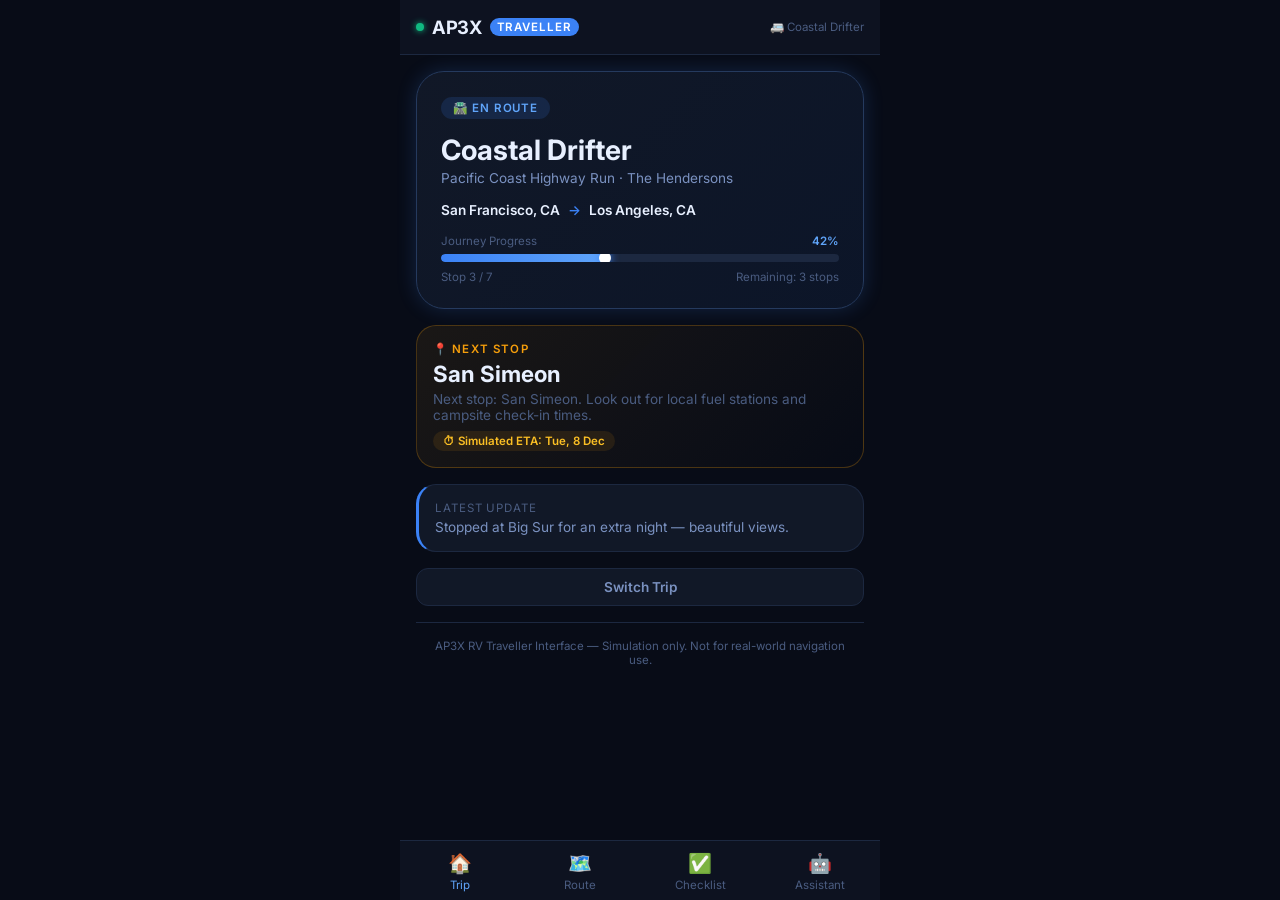
==== ap3x-pwa/index.html @ 2c91b9ad "🚌 AP3X Motorhome & RV Intelligent Travel Management Simulation OS - AP3X Command OS: full fleet mana" ====
<!DOCTYPE html>
<html lang="en">
<head>
  <meta charset="UTF-8" />
  <meta name="viewport" content="width=device-width, initial-scale=1.0, viewport-fit=cover" />
  <meta name="description" content="AP3X RV Traveller & Driver Interface — Mobile travel companion" />
  <meta name="theme-color" content="#080c17" />
  <meta name="apple-mobile-web-app-capable" content="yes" />
  <meta name="apple-mobile-web-app-status-bar-style" content="black-translucent" />
  <meta name="apple-mobile-web-app-title" content="AP3X Traveller" />

  <link rel="preconnect" href="https://fonts.googleapis.com" />
  <link rel="preconnect" href="https://fonts.gstatic.com" crossorigin />
  <link href="https://fonts.googleapis.com/css2?family=Inter:wght@400;500;600;700&display=swap" rel="stylesheet" />

  <link rel="stylesheet" href="ui/traveller.css" />
  <link rel="manifest" href="pwa/manifest.json" />

  <!-- SIMULATION ONLY — not for real-world navigation -->

  <title>AP3X — RV Traveller Interface</title>
</head>
<body>
  <div id="ap3x-traveller-root"></div>

  <script type="module">
    import { mountTraveller } from "./ui/traveller.js";

    const root = document.getElementById("ap3x-traveller-root");
    mountTraveller(root);

    if ("serviceWorker" in navigator) {
      navigator.serviceWorker
        .register("/ap3x-pwa/pwa/sw.js", { scope: "/ap3x-pwa/" })
        .then(() => console.log("[AP3X PWA] Service worker registered"))
        .catch(err => console.warn("[AP3X PWA] SW failed:", err));
    }

    const params = new URLSearchParams(window.location.search);
    const view = params.get("view");
    if (view) {
      import("./ui/traveller.js").then(({ navigate }) => navigate(view));
    }
  </script>
</body>
</html>
---- ap3x-pwa/ui/traveller.css ----
/* AP3X RV Traveller & Driver Interface — Mobile-first PWA Stylesheet
   Clean, readable, low cognitive load travel companion
   ─────────────────────────────────────────────────────── */

:root {
  --bg-base:       #080c17;
  --bg-surface:    #0d1220;
  --bg-card:       #111827;
  --bg-card-hover: #161f30;
  --border:        #1c2840;
  --border-glow:   #253a5e;
  --border-focus:  #3b82f6;

  --text-primary:   #e8f0ff;
  --text-secondary: #7a91c0;
  --text-muted:     #4a5c80;

  --accent-blue:    #3b82f6;
  --accent-blue-2:  #60a5fa;
  --accent-amber:   #f59e0b;
  --accent-amber-2: #fbbf24;
  --accent-green:   #10b981;
  --accent-red:     #ef4444;
  --accent-purple:  #8b5cf6;

  --status-en_route:   #3b82f6;
  --status-at_stop:    #f59e0b;
  --status-scheduled:  #8b5cf6;
  --status-completed:  #10b981;
  --status-delayed:    #f97316;

  --sp-xs:  4px;
  --sp-sm:  8px;
  --sp-md:  16px;
  --sp-lg:  24px;
  --sp-xl:  36px;

  --r-sm:  6px; --r-md: 12px; --r-lg: 20px; --r-xl: 28px; --r-pill: 999px;

  --font:  "Inter", system-ui, sans-serif;

  --t-xs:   0.72rem;
  --t-sm:   0.85rem;
  --t-base: 1rem;
  --t-lg:   1.15rem;
  --t-xl:   1.4rem;
  --t-2xl:  1.75rem;

  --tr:     0.15s ease;
  --sh-md:  0 4px 16px rgba(0,0,0,0.5);
  --sh-blue: 0 0 20px rgba(59,130,246,0.2);
  --sh-amber: 0 0 20px rgba(245,158,11,0.2);
}

*, *::before, *::after { box-sizing: border-box; margin: 0; padding: 0; }
html { font-size: 16px; }
body {
  font-family: var(--font);
  background: var(--bg-base);
  color: var(--text-primary);
  min-height: 100vh;
  max-width: 480px;
  margin: 0 auto;
  -webkit-font-smoothing: antialiased;
}

/* ── APP SHELL ────────────────────────────── */
.pwa-app { display: flex; flex-direction: column; min-height: 100vh; }

/* ── TOP BAR ──────────────────────────────── */
.pwa-topbar {
  display: flex; align-items: center; justify-content: space-between;
  padding: var(--sp-md);
  background: var(--bg-surface);
  border-bottom: 1px solid var(--border);
  position: sticky; top: 0; z-index: 100;
  backdrop-filter: blur(12px);
}

.pwa-topbar__logo {
  display: flex; align-items: center; gap: var(--sp-sm);
  font-size: var(--t-lg); font-weight: 700; letter-spacing: -0.02em;
}

.pwa-topbar__badge {
  font-size: var(--t-xs); font-weight: 600;
  background: var(--accent-blue); color: #fff;
  padding: 2px 7px; border-radius: var(--r-pill);
  text-transform: uppercase; letter-spacing: 0.08em;
}

.pwa-topbar__dot {
  width: 8px; height: 8px; border-radius: 50%;
  background: var(--accent-green);
  box-shadow: 0 0 6px var(--accent-green);
  animation: blink 2s infinite;
}
@keyframes blink { 0%,100%{opacity:1}50%{opacity:0.3} }

/* ── MAIN ─────────────────────────────────── */
.pwa-main { flex: 1; padding: var(--sp-md); display: flex; flex-direction: column; gap: var(--sp-md); }

/* ── BOTTOM NAV ───────────────────────────── */
.pwa-bottom-nav {
  display: flex;
  background: var(--bg-surface);
  border-top: 1px solid var(--border);
  position: sticky; bottom: 0; z-index: 100;
}

.pwa-nav-tab {
  flex: 1; display: flex; flex-direction: column; align-items: center;
  padding: 10px var(--sp-sm) 8px;
  cursor: pointer; border: none; background: transparent;
  color: var(--text-muted); font-size: var(--t-xs); font-family: var(--font);
  transition: color var(--tr), background var(--tr);
  gap: 3px;
}
.pwa-nav-tab:hover  { color: var(--text-secondary); background: var(--bg-card); }
.pwa-nav-tab.active { color: var(--accent-blue-2); }
.pwa-nav-tab__icon  { font-size: 1.2rem; }

/* ── TRIP OVERVIEW CARD ───────────────────── */
.pwa-trip-hero {
  background: linear-gradient(135deg, var(--bg-card) 0%, rgba(59,130,246,0.08) 100%);
  border: 1px solid var(--border-glow);
  border-radius: var(--r-xl);
  padding: var(--sp-lg);
  box-shadow: var(--sh-blue);
}

.pwa-trip-hero__badge {
  display: inline-flex; align-items: center; gap: 5px;
  padding: 4px 12px; border-radius: var(--r-pill);
  font-size: var(--t-xs); font-weight: 600; text-transform: uppercase;
  letter-spacing: 0.08em; margin-bottom: var(--sp-md);
}
.pwa-trip-hero__badge--en_route  { background: rgba(59,130,246,0.15); color: var(--accent-blue-2); }
.pwa-trip-hero__badge--at_stop   { background: rgba(245,158,11,0.15); color: var(--accent-amber-2); }
.pwa-trip-hero__badge--scheduled { background: rgba(139,92,246,0.15); color: var(--accent-purple); }
.pwa-trip-hero__badge--completed { background: rgba(16,185,129,0.15); color: var(--accent-green); }
.pwa-trip-hero__badge--delayed   { background: rgba(249,115,22,0.15); color: #f97316; }

.pwa-trip-hero__vehicle {
  font-size: var(--t-2xl); font-weight: 700; line-height: 1.1;
  color: var(--text-primary);
}
.pwa-trip-hero__route {
  font-size: var(--t-sm); color: var(--text-secondary); margin: 4px 0 var(--sp-md);
}

.pwa-trip-hero__route-arrow {
  display: flex; align-items: center; gap: var(--sp-sm);
  margin-bottom: var(--sp-md);
  font-size: var(--t-sm); font-weight: 600;
  color: var(--text-primary);
}
.pwa-trip-hero__route-arrow span { color: var(--accent-blue); }

/* progress */
.pwa-progress { margin-top: var(--sp-sm); }
.pwa-progress__row { display: flex; justify-content: space-between; font-size: var(--t-xs); color: var(--text-muted); margin-bottom: 6px; }
.pwa-progress__track { height: 8px; border-radius: 4px; background: var(--border); overflow: hidden; }
.pwa-progress__fill {
  height: 100%; border-radius: 4px;
  background: linear-gradient(90deg, var(--accent-blue), var(--accent-blue-2));
  transition: width 0.8s ease;
  position: relative;
}
.pwa-progress__fill::after {
  content:''; position: absolute; right: -3px; top: -2px;
  width: 12px; height: 12px; border-radius: 50%;
  background: #fff; box-shadow: 0 0 8px var(--accent-blue);
}

/* ── NEXT STOP CARD ───────────────────────── */
.pwa-next-stop {
  background: linear-gradient(135deg, rgba(245,158,11,0.08), transparent);
  border: 1px solid rgba(245,158,11,0.25);
  border-radius: var(--r-lg);
  padding: var(--sp-md);
}
.pwa-next-stop__label {
  font-size: var(--t-xs); text-transform: uppercase; letter-spacing: 0.1em;
  color: var(--accent-amber); font-weight: 600; margin-bottom: 4px;
}
.pwa-next-stop__name {
  font-size: var(--t-xl); font-weight: 700; color: var(--text-primary);
}
.pwa-next-stop__sub { font-size: var(--t-sm); color: var(--text-muted); margin-top: 4px; }
.pwa-next-stop__eta {
  display: inline-flex; align-items: center; gap: 5px;
  font-size: var(--t-xs); font-weight: 600;
  background: rgba(245,158,11,0.1); color: var(--accent-amber-2);
  padding: 3px 10px; border-radius: var(--r-pill);
  margin-top: var(--sp-sm);
}

/* ── CHECKLIST ────────────────────────────── */
.pwa-checklist { display: flex; flex-direction: column; gap: var(--sp-sm); }

.pwa-checklist__item {
  display: flex; align-items: center; gap: var(--sp-md);
  padding: var(--sp-sm) var(--sp-md);
  background: var(--bg-card); border: 1px solid var(--border);
  border-radius: var(--r-md); cursor: pointer;
  transition: background var(--tr), border-color var(--tr);
}
.pwa-checklist__item:hover { background: var(--bg-card-hover); }
.pwa-checklist__item.done  { opacity: 0.55; }
.pwa-checklist__item.done .pwa-checklist__text { text-decoration: line-through; color: var(--text-muted); }

.pwa-checklist__checkbox {
  width: 22px; height: 22px; border-radius: var(--r-sm);
  border: 2px solid var(--border); background: transparent;
  display: flex; align-items: center; justify-content: center;
  flex-shrink: 0; transition: var(--tr); font-size: 0.8rem;
}
.pwa-checklist__item.done .pwa-checklist__checkbox {
  background: var(--accent-green); border-color: var(--accent-green); color: #fff;
}

.pwa-checklist__text { font-size: var(--t-sm); color: var(--text-primary); }
.pwa-checklist__note { font-size: var(--t-xs); color: var(--text-muted); margin-top: 1px; }

/* ── ITINERARY ────────────────────────────── */
.pwa-itinerary { display: flex; flex-direction: column; gap: 0; }

.pwa-stop-item {
  display: flex; gap: var(--sp-md);
  padding-bottom: var(--sp-md);
}
.pwa-stop-item:last-child { padding-bottom: 0; }

.pwa-stop-item__line {
  display: flex; flex-direction: column; align-items: center;
  width: 24px; min-width: 24px;
}
.pwa-stop-item__dot {
  width: 14px; height: 14px; border-radius: 50%;
  border: 2px solid var(--bg-card); flex-shrink: 0; z-index: 1;
}
.pwa-stop-item__dot--done    { background: var(--accent-green); }
.pwa-stop-item__dot--current { background: var(--accent-amber); box-shadow: 0 0 12px var(--accent-amber); animation: blink 1.5s infinite; }
.pwa-stop-item__dot--future  { background: var(--border); }

.pwa-stop-item__connector {
  flex: 1; width: 2px; background: var(--border); margin: 2px 0;
}
.pwa-stop-item__connector--done { background: var(--accent-green); opacity: 0.4; }

.pwa-stop-item__content { flex: 1; padding-top: 0; }
.pwa-stop-item__name {
  font-size: var(--t-base); font-weight: 600; color: var(--text-primary);
}
.pwa-stop-item__name--done    { color: var(--text-muted); text-decoration: line-through; font-weight: 400; }
.pwa-stop-item__name--current { color: var(--accent-amber-2); }
.pwa-stop-item__sub { font-size: var(--t-xs); color: var(--text-muted); margin-top: 2px; }

/* ── AI CHAT ──────────────────────────────── */
.pwa-ai-panel { display: flex; flex-direction: column; height: 60vh; border-radius: var(--r-lg); overflow: hidden; border: 1px solid var(--border); }

.pwa-ai-messages {
  flex: 1; overflow-y: auto;
  padding: var(--sp-md); display: flex; flex-direction: column-reverse; gap: var(--sp-sm);
  background: var(--bg-surface);
}

.pwa-ai-msg {
  max-width: 88%; padding: var(--sp-sm) var(--sp-md);
  border-radius: var(--r-lg); font-size: var(--t-sm); line-height: 1.55;
  white-space: pre-wrap;
}
.pwa-ai-msg--assistant {
  background: rgba(59,130,246,0.1); border: 1px solid rgba(59,130,246,0.2);
  color: var(--text-primary); align-self: flex-start;
  border-bottom-left-radius: var(--r-sm);
}
.pwa-ai-msg--user {
  background: var(--bg-card); border: 1px solid var(--border);
  color: var(--text-secondary); align-self: flex-end;
  border-bottom-right-radius: var(--r-sm);
}
.pwa-ai-msg__time { font-size: var(--t-xs); color: var(--text-muted); margin-top: 3px; }

.pwa-ai-input {
  display: flex; gap: var(--sp-sm); padding: var(--sp-md);
  border-top: 1px solid var(--border);
  background: var(--bg-card);
}
.pwa-ai-input input {
  flex: 1; background: var(--bg-surface); border: 1px solid var(--border);
  border-radius: var(--r-md); padding: 10px var(--sp-md);
  color: var(--text-primary); font-size: var(--t-sm); font-family: var(--font);
  outline: none; transition: border-color var(--tr);
}
.pwa-ai-input input:focus { border-color: var(--border-focus); }
.pwa-ai-input input::placeholder { color: var(--text-muted); }

/* ── BUTTONS ──────────────────────────────── */
.pwa-btn {
  display: inline-flex; align-items: center; gap: 6px;
  padding: 10px var(--sp-lg); border-radius: var(--r-md);
  cursor: pointer; font-size: var(--t-sm); font-weight: 600;
  font-family: var(--font); border: none; transition: var(--tr);
  white-space: nowrap;
}
.pwa-btn--primary  { background: var(--accent-blue); color: #fff; box-shadow: var(--sh-blue); }
.pwa-btn--primary:hover { background: var(--accent-blue-2); }
.pwa-btn--secondary { background: var(--bg-card); border: 1px solid var(--border); color: var(--text-secondary); }
.pwa-btn--secondary:hover { background: var(--bg-card-hover); border-color: var(--border-glow); color: var(--text-primary); }
.pwa-btn--full  { width: 100%; justify-content: center; }
.pwa-btn--amber { background: rgba(245,158,11,0.12); border: 1px solid rgba(245,158,11,0.3); color: var(--accent-amber-2); }

/* ── SECTION HEADER ───────────────────────── */
.pwa-section-header {
  display: flex; align-items: center; justify-content: space-between;
  margin-bottom: var(--sp-sm);
}
.pwa-section-title {
  font-size: var(--t-base); font-weight: 700; color: var(--text-primary);
  display: flex; align-items: center; gap: var(--sp-sm);
}
.pwa-section-sub { font-size: var(--t-xs); color: var(--text-muted); margin-top: 2px; }

/* ── CARD ─────────────────────────────────── */
.pwa-card {
  background: var(--bg-card); border: 1px solid var(--border);
  border-radius: var(--r-lg); padding: var(--sp-md);
}

/* ── BADGE ────────────────────────────────── */
.pwa-badge {
  display: inline-flex; align-items: center; gap: 4px;
  padding: 3px 10px; border-radius: var(--r-pill);
  font-size: var(--t-xs); font-weight: 600; text-transform: uppercase; letter-spacing: 0.06em;
}
.pwa-badge--blue   { background: rgba(59,130,246,0.15); color: var(--accent-blue-2); }
.pwa-badge--amber  { background: rgba(245,158,11,0.15); color: var(--accent-amber-2); }
.pwa-badge--green  { background: rgba(16,185,129,0.15); color: var(--accent-green); }

/* ── EMPTY ────────────────────────────────── */
.pwa-empty { text-align: center; padding: var(--sp-xl) var(--sp-md); color: var(--text-muted); }
.pwa-empty__icon { font-size: 2.5rem; margin-bottom: var(--sp-md); }
.pwa-empty__title { font-size: var(--t-lg); font-weight: 600; color: var(--text-secondary); }
.pwa-empty__sub { font-size: var(--t-sm); margin-top: var(--sp-sm); }

/* ── ANIMATIONS ───────────────────────────── */
.pwa-fade-in { animation: fadeIn 0.25s ease; }
@keyframes fadeIn { from { opacity:0; transform: translateY(5px); } to { opacity:1; transform:none; } }

/* ── DISCLAIMER ───────────────────────────── */
.pwa-disclaimer {
  padding: var(--sp-md); font-size: var(--t-xs); color: var(--text-muted);
  text-align: center; border-top: 1px solid var(--border);
}

::-webkit-scrollbar { width: 4px; }
::-webkit-scrollbar-track { background: transparent; }
::-webkit-scrollbar-thumb { background: var(--border); border-radius: 2px; }
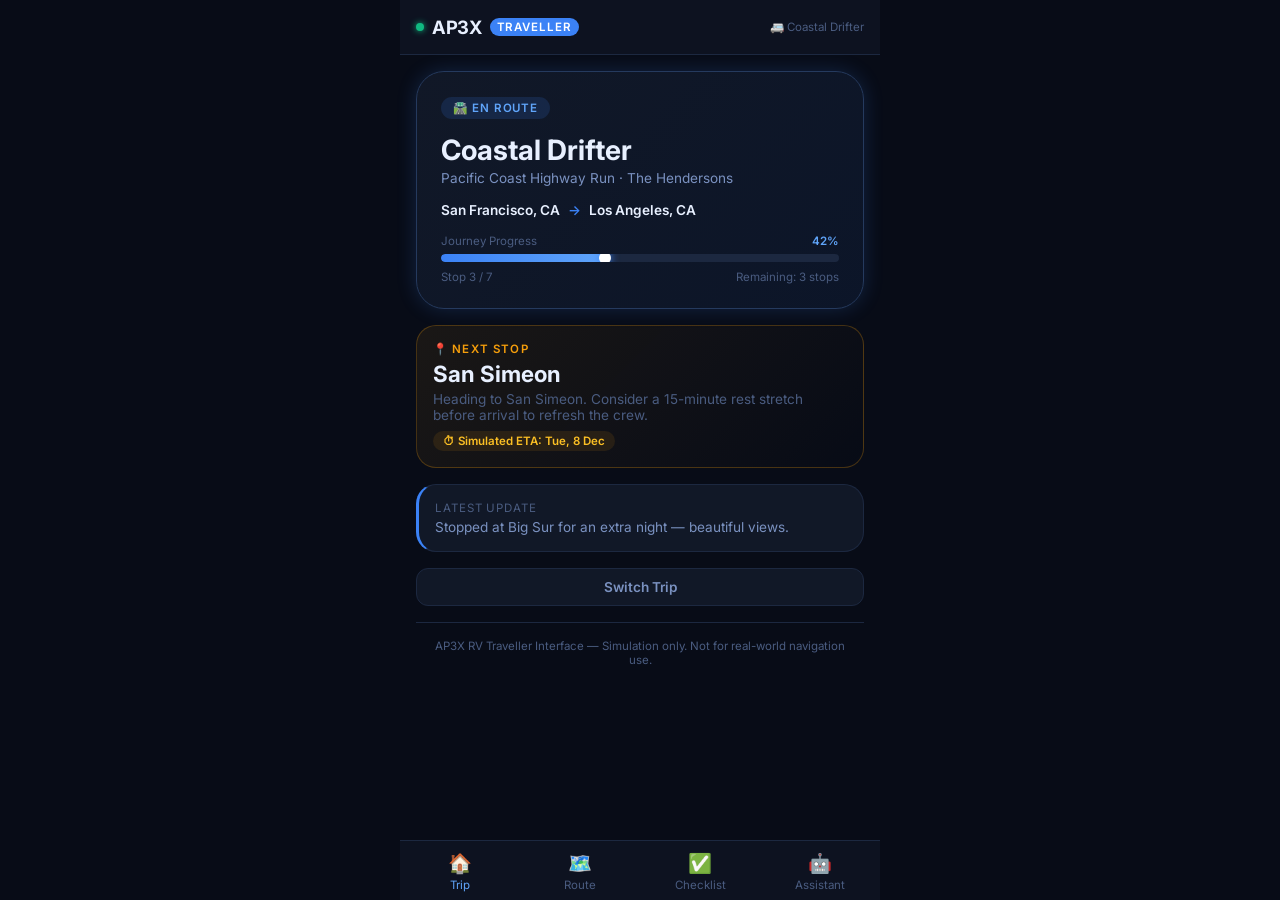
==== commit 91f853cd: "fix: GitHub Pages deployment - Add root index.html redirecting to ap3x-hub (fixes 404 on /Rvosdemo/)" ====
--- a/ap3x-pwa/index.html
+++ b/ap3x-pwa/index.html
@@ -29,9 +29,10 @@
     const root = document.getElementById("ap3x-traveller-root");
     mountTraveller(root);
 
+    // PWA service worker — relative path for GitHub Pages compatibility
     if ("serviceWorker" in navigator) {
       navigator.serviceWorker
-        .register("/ap3x-pwa/pwa/sw.js", { scope: "/ap3x-pwa/" })
+        .register("pwa/sw.js", { scope: "./" })
         .then(() => console.log("[AP3X PWA] Service worker registered"))
         .catch(err => console.warn("[AP3X PWA] SW failed:", err));
     }
